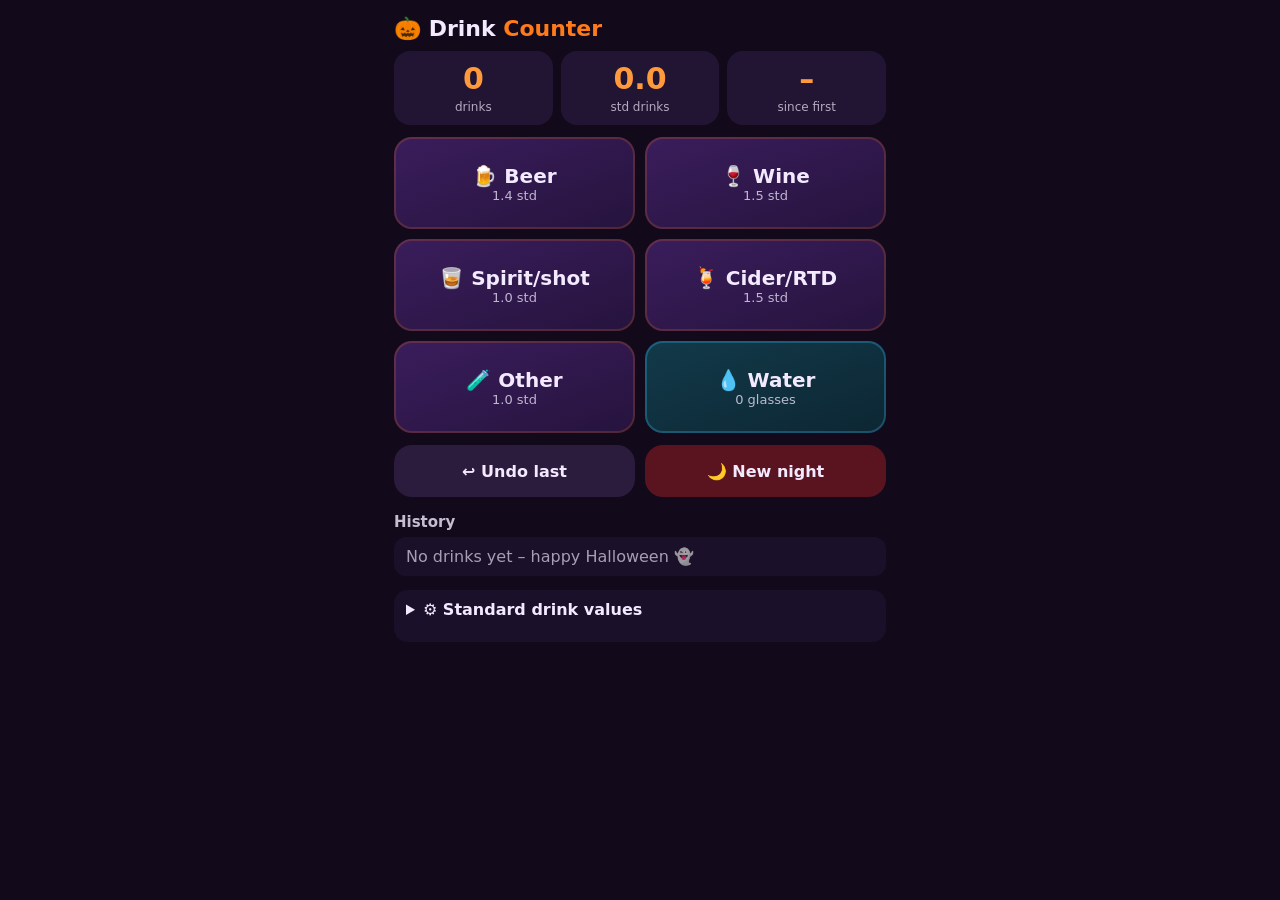
==== index.html @ 1e1a476f "Drink Counter" ====
<!doctype html><html lang="en"><head><meta charset="utf-8">
<meta name="viewport" content="width=device-width,initial-scale=1,maximum-scale=1,user-scalable=no,viewport-fit=cover">
<meta name="apple-mobile-web-app-capable" content="yes"><meta name="mobile-web-app-capable" content="yes">
<meta name="apple-mobile-web-app-status-bar-style" content="black-translucent"><meta name="apple-mobile-web-app-title" content="Drinks">
<meta name="theme-color" content="#120a1a"><link rel="manifest" href="manifest.json"><link rel="apple-touch-icon" href="apple-touch-icon.png">
<title>Drink Counter</title><style>
*{box-sizing:border-box;-webkit-tap-highlight-color:transparent}html,body{margin:0;background:#120a1a;color:#f3eaff;font:16px -apple-system,system-ui,sans-serif;touch-action:manipulation;-webkit-user-select:none;user-select:none}
main{padding:calc(env(safe-area-inset-top) + 12px) calc(env(safe-area-inset-right) + 14px) calc(env(safe-area-inset-bottom) + 20px) calc(env(safe-area-inset-left) + 14px);max-width:520px;margin:auto}
h1{margin:4px 0 10px;font-size:22px}h1 span{color:#ff7a1a}
.stats{display:grid;grid-template-columns:1fr 1fr 1fr;gap:8px;margin-bottom:12px}.st{background:#221433;border-radius:16px;padding:10px;text-align:center}.st b{display:block;font-size:30px;color:#ff9a3c}.st small{opacity:.7;font-size:12px}
.grid{display:grid;grid-template-columns:1fr 1fr;gap:10px}button{font:inherit;color:inherit;border:0;border-radius:18px;cursor:pointer}
.d{background:linear-gradient(160deg,#3a1d5c,#26133d);min-height:92px;font-size:20px;font-weight:700;display:flex;flex-direction:column;align-items:center;justify-content:center;box-shadow:inset 0 0 0 2px #ff7a1a33}.d:active{transform:scale(.96);background:#ff7a1a;color:#120a1a}.d em{font-style:normal;font-size:13px;opacity:.75;font-weight:500}.d.w{background:linear-gradient(160deg,#123a4a,#0d2633);box-shadow:inset 0 0 0 2px #3cc8ff44}
.row{display:flex;gap:10px;margin:12px 0}.row button{flex:1;min-height:52px;background:#2b1b3d;font-weight:600}.row .r{background:#5a1420}
h2{font-size:15px;opacity:.8;margin:16px 0 6px}ul{list-style:none;padding:0;margin:0}li{display:flex;justify-content:space-between;padding:10px 12px;background:#1b1029;border-radius:12px;margin-bottom:6px}li span{opacity:.65}
details{margin-top:14px;background:#1b1029;border-radius:14px;padding:10px 12px}summary{font-weight:600;min-height:32px}label{display:flex;justify-content:space-between;align-items:center;margin:8px 0}input{font-size:16px;width:80px;padding:8px;border-radius:10px;border:0;background:#2b1b3d;color:#fff;text-align:center}
</style></head><body><main>
<h1>🎃 Drink <span>Counter</span></h1>
<div class="stats"><div class="st"><b id="n">0</b><small>drinks</small></div><div class="st"><b id="sd">0.0</b><small>std drinks</small></div><div class="st"><b id="t">–</b><small>since first</small></div></div>
<div class="grid" id="g"></div>
<div class="row"><button id="undo">↩︎ Undo last</button><button class="r" id="reset">🌙 New night</button></div>
<h2>History</h2><ul id="h"></ul>
<details><summary>⚙️ Standard drink values</summary><div id="cfg"></div><small style="opacity:.6">Aus std drink = 10g alcohol. Guide only.</small></details>
</main><script>
const DEF={Beer:{i:'🍺',v:1.4},Wine:{i:'🍷',v:1.5},'Spirit/shot':{i:'🥃',v:1},'Cider/RTD':{i:'🍹',v:1.5},Other:{i:'🧪',v:1}};
let S=JSON.parse(localStorage.getItem('dc')||'null')||{vals:Object.fromEntries(Object.entries(DEF).map(([k,o])=>[k,o.v])),log:[]};
const save=()=>localStorage.setItem('dc',JSON.stringify(S)),$=id=>document.getElementById(id);
function add(k){S.log.push({k,v:k==='Water'?0:+S.vals[k],ts:Date.now()});navigator.vibrate&&navigator.vibrate(20);save();draw()}
function draw(){const d=S.log.filter(x=>x.k!=='Water'),w=S.log.length-d.length;
$('n').textContent=d.length;$('sd').textContent=d.reduce((a,x)=>a+x.v,0).toFixed(1);
if(d.length){const m=Math.floor((Date.now()-d[0].ts)/6e4);$('t').textContent=Math.floor(m/60)+'h '+(m%60)+'m'}else $('t').textContent='–';
$('g').innerHTML=Object.keys(DEF).map(k=>`<button class="d" onclick="add('${k}')">${DEF[k].i} ${k}<em>${(+S.vals[k]).toFixed(1)} std</em></button>`).join('')+`<button class="d w" onclick="add('Water')">💧 Water<em>${w} glass${w==1?'':'es'}</em></button>`;
$('h').innerHTML=S.log.slice().reverse().map(x=>`<li>${x.k==='Water'?'💧':DEF[x.k].i} ${x.k}${x.v?' · '+x.v.toFixed(1):''}<span>${new Date(x.ts).toLocaleTimeString([], {hour:'numeric',minute:'2-digit'})}</span></li>`).join('')||'<li><span>No drinks yet – happy Halloween 👻</span></li>'}
$('undo').onclick=()=>{S.log.pop();save();draw()};
$('reset').onclick=()=>{if(confirm('Start a new night? This clears the current session.')){S.log=[];save();draw()}};
$('cfg').innerHTML=Object.keys(DEF).map(k=>`<label>${DEF[k].i} ${k}<input type="number" step="0.1" min="0" inputmode="decimal" value="${S.vals[k]}" onchange="S.vals['${k}']=+this.value||0;save();draw()"></label>`).join('');
draw();setInterval(draw,30000);
if('serviceWorker'in navigator)navigator.serviceWorker.register('sw.js');
</script></body></html>
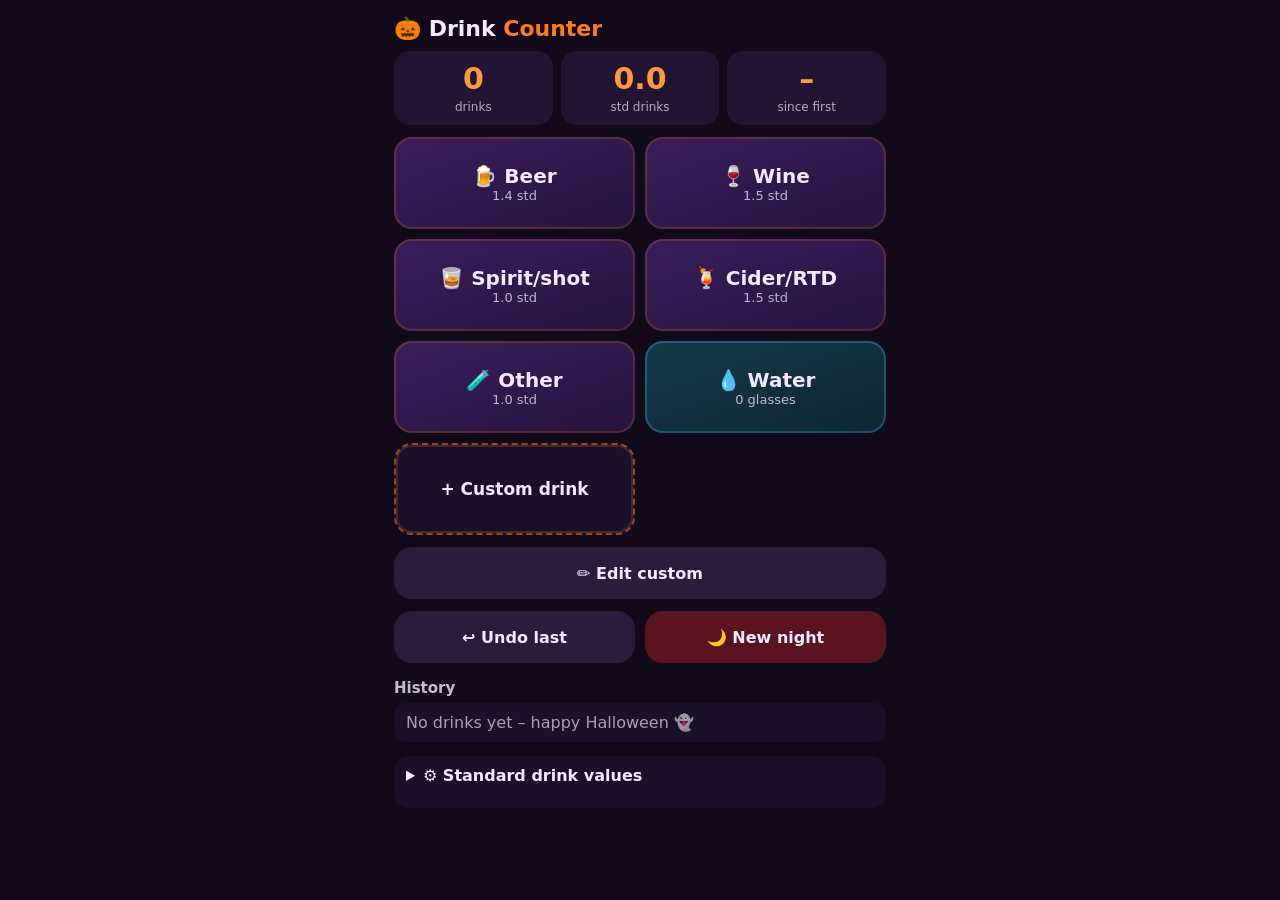
==== commit 57ee6c0b: "Add custom drinks (add/edit/delete, std drink calculator); cache v2" ====
--- a/index.html
+++ b/index.html
@@ -11,28 +11,54 @@
 .grid{display:grid;grid-template-columns:1fr 1fr;gap:10px}button{font:inherit;color:inherit;border:0;border-radius:18px;cursor:pointer}
 .d{background:linear-gradient(160deg,#3a1d5c,#26133d);min-height:92px;font-size:20px;font-weight:700;display:flex;flex-direction:column;align-items:center;justify-content:center;box-shadow:inset 0 0 0 2px #ff7a1a33}.d:active{transform:scale(.96);background:#ff7a1a;color:#120a1a}.d em{font-style:normal;font-size:13px;opacity:.75;font-weight:500}.d.w{background:linear-gradient(160deg,#123a4a,#0d2633);box-shadow:inset 0 0 0 2px #3cc8ff44}
 .row{display:flex;gap:10px;margin:12px 0}.row button{flex:1;min-height:52px;background:#2b1b3d;font-weight:600}.row .r{background:#5a1420}
+.d.c{background:linear-gradient(160deg,#4a2a12,#2e1a0d);box-shadow:inset 0 0 0 2px #ffb34766}.d.add{background:#1b1029;box-shadow:inset 0 0 0 2px dashed #ff7a1a;border:2px dashed #ff7a1a88;font-size:17px}.d.c em small{display:block;font-size:11px}
+.edit .d.c{animation:wb .3s infinite alternate}.edit .d.c::after{content:'✏️';position:absolute;top:6px;right:8px;font-size:14px}.d{position:relative}@keyframes wb{from{transform:rotate(-1deg)}to{transform:rotate(1deg)}}
+#ov{position:fixed;inset:0;background:#000a;display:none;align-items:flex-end;justify-content:center;z-index:9}#ov.on{display:flex}#fm{background:#1b1029;width:100%;max-width:520px;border-radius:22px 22px 0 0;padding:16px 16px calc(env(safe-area-inset-bottom) + 16px);max-height:92vh;overflow:auto}#fm h3{margin:0 0 6px}#fm input.w{width:60%;text-align:left}#fm .calc{background:#221433;border-radius:12px;padding:4px 10px;margin:8px 0}#fm .calc input{width:70px}#fm .row button.p{background:#ff7a1a;color:#120a1a}#fm .row button.dl{background:#5a1420}
 h2{font-size:15px;opacity:.8;margin:16px 0 6px}ul{list-style:none;padding:0;margin:0}li{display:flex;justify-content:space-between;padding:10px 12px;background:#1b1029;border-radius:12px;margin-bottom:6px}li span{opacity:.65}
 details{margin-top:14px;background:#1b1029;border-radius:14px;padding:10px 12px}summary{font-weight:600;min-height:32px}label{display:flex;justify-content:space-between;align-items:center;margin:8px 0}input{font-size:16px;width:80px;padding:8px;border-radius:10px;border:0;background:#2b1b3d;color:#fff;text-align:center}
 </style></head><body><main>
 <h1>🎃 Drink <span>Counter</span></h1>
 <div class="stats"><div class="st"><b id="n">0</b><small>drinks</small></div><div class="st"><b id="sd">0.0</b><small>std drinks</small></div><div class="st"><b id="t">–</b><small>since first</small></div></div>
 <div class="grid" id="g"></div>
-<div class="row"><button id="undo">↩︎ Undo last</button><button class="r" id="reset">🌙 New night</button></div>
+<div class="row"><button id="edm">✏️ Edit custom</button></div>
+<div class="row" style="margin-top:0"><button id="undo">↩︎ Undo last</button><button class="r" id="reset">🌙 New night</button></div>
 <h2>History</h2><ul id="h"></ul>
 <details><summary>⚙️ Standard drink values</summary><div id="cfg"></div><small style="opacity:.6">Aus std drink = 10g alcohol. Guide only.</small></details>
-</main><script>
+</main>
+<div id="ov"><form id="fm" onsubmit="return false"><h3 id="ft">New custom drink</h3>
+<label>Name<input class="w" id="fn" maxlength="24" placeholder="e.g. Espresso martini" required></label>
+<label>Emoji (optional)<input id="fi" maxlength="4" placeholder="🍸"></label>
+<label>Standard drinks<input type="number" id="fv" step="0.1" min="0" inputmode="decimal" placeholder="1.0"></label>
+<label>Size note (optional)<input class="w" id="fz" maxlength="30" placeholder="e.g. 375ml can"></label>
+<div class="calc"><label>🧮 Volume ml<input type="number" id="cm" inputmode="decimal" min="0"></label><label>ABV %<input type="number" id="ca" step="0.1" inputmode="decimal" min="0"></label><small style="opacity:.7" id="cr">litres × ABV% × 0.789 → fills std drinks</small></div>
+<div class="row"><button type="button" id="fx">Cancel</button><button type="button" class="dl" id="fd">🗑 Delete</button><button type="button" class="p" id="fs">Save</button></div></form></div>
+<script>
 const DEF={Beer:{i:'🍺',v:1.4},Wine:{i:'🍷',v:1.5},'Spirit/shot':{i:'🥃',v:1},'Cider/RTD':{i:'🍹',v:1.5},Other:{i:'🧪',v:1}};
 let S=JSON.parse(localStorage.getItem('dc')||'null')||{vals:Object.fromEntries(Object.entries(DEF).map(([k,o])=>[k,o.v])),log:[]};
+S.custom=S.custom||[];let ED=false,CUR=null;
 const save=()=>localStorage.setItem('dc',JSON.stringify(S)),$=id=>document.getElementById(id);
 function add(k){S.log.push({k,v:k==='Water'?0:+S.vals[k],ts:Date.now()});navigator.vibrate&&navigator.vibrate(20);save();draw()}
+function addC(id){const c=S.custom.find(x=>x.id==id);if(!c)return;S.log.push({k:c.n,i:c.i||'🍸',v:+c.v,ts:Date.now()});navigator.vibrate&&navigator.vibrate(20);save();draw()}
+function openF(id){CUR=id||null;const c=S.custom.find(x=>x.id==id)||{};$('ft').textContent=id?'Edit custom drink':'New custom drink';$('fn').value=c.n||'';$('fi').value=c.i||'';$('fv').value=id?c.v:'';$('fz').value=c.z||'';$('cm').value=$('ca').value='';$('fd').style.display=id?'':'none';$('ov').classList.add('on');setTimeout(()=>$('fn').focus(),50)}
+function closeF(){$('ov').classList.remove('on');CUR=null}
 function draw(){const d=S.log.filter(x=>x.k!=='Water'),w=S.log.length-d.length;
 $('n').textContent=d.length;$('sd').textContent=d.reduce((a,x)=>a+x.v,0).toFixed(1);
 if(d.length){const m=Math.floor((Date.now()-d[0].ts)/6e4);$('t').textContent=Math.floor(m/60)+'h '+(m%60)+'m'}else $('t').textContent='–';
-$('g').innerHTML=Object.keys(DEF).map(k=>`<button class="d" onclick="add('${k}')">${DEF[k].i} ${k}<em>${(+S.vals[k]).toFixed(1)} std</em></button>`).join('')+`<button class="d w" onclick="add('Water')">💧 Water<em>${w} glass${w==1?'':'es'}</em></button>`;
-$('h').innerHTML=S.log.slice().reverse().map(x=>`<li>${x.k==='Water'?'💧':DEF[x.k].i} ${x.k}${x.v?' · '+x.v.toFixed(1):''}<span>${new Date(x.ts).toLocaleTimeString([], {hour:'numeric',minute:'2-digit'})}</span></li>`).join('')||'<li><span>No drinks yet – happy Halloween 👻</span></li>'}
+const E=t=>String(t).replace(/[&<>"']/g,c=>'&#'+c.charCodeAt(0)+';');
+$('g').innerHTML=Object.keys(DEF).map(k=>`<button class="d" onclick="add('${k}')">${DEF[k].i} ${k}<em>${(+S.vals[k]).toFixed(1)} std</em></button>`).join('')+S.custom.map(c=>`<button class="d c" data-id="${c.id}">${E(c.i||'🍸')} ${E(c.n)}<em>${(+c.v).toFixed(1)} std${c.z?'<small>'+E(c.z)+'</small>':''}</em></button>`).join('')+`<button class="d w" onclick="add('Water')">💧 Water<em>${w} glass${w==1?'':'es'}</em></button><button class="d add" id="addc">+ Custom drink</button>`;
+$('addc').onclick=()=>openF();$('g').querySelectorAll('.d.c').forEach(b=>{let t,lp;const id=b.dataset.id;
+b.onpointerdown=()=>{lp=0;t=setTimeout(()=>{lp=1;navigator.vibrate&&navigator.vibrate(40);openF(id)},550)};b.onpointerup=b.onpointerleave=b.onpointercancel=()=>clearTimeout(t);
+b.oncontextmenu=e=>e.preventDefault();b.onclick=()=>{if(lp)return;ED?openF(id):addC(id)}});
+$('h').innerHTML=S.log.slice().reverse().map(x=>`<li>${x.k==='Water'?'💧':DEF[x.k]?DEF[x.k].i:E(x.i||'🍸')} ${E(x.k)}${x.v?' · '+x.v.toFixed(1):''}<span>${new Date(x.ts).toLocaleTimeString([], {hour:'numeric',minute:'2-digit'})}</span></li>`).join('')||'<li><span>No drinks yet – happy Halloween 👻</span></li>'}
 $('undo').onclick=()=>{S.log.pop();save();draw()};
 $('reset').onclick=()=>{if(confirm('Start a new night? This clears the current session.')){S.log=[];save();draw()}};
 $('cfg').innerHTML=Object.keys(DEF).map(k=>`<label>${DEF[k].i} ${k}<input type="number" step="0.1" min="0" inputmode="decimal" value="${S.vals[k]}" onchange="S.vals['${k}']=+this.value||0;save();draw()"></label>`).join('');
+$('edm').onclick=()=>{ED=!ED;$('g').classList.toggle('edit',ED);$('edm').textContent=ED?'✅ Done editing':'✏️ Edit custom'};
+const calc=()=>{const m=+$('cm').value,a=+$('ca').value;if(m&&a){const v=m*a*0.789/1000;$('fv').value=v.toFixed(1);$('cr').textContent=`= ${v.toFixed(2)} std drinks`}};$('cm').oninput=$('ca').oninput=calc;
+$('fx').onclick=closeF;$('ov').onclick=e=>{if(e.target.id==='ov')closeF()};
+$('fs').onclick=()=>{const n=$('fn').value.trim(),v=parseFloat($('fv').value);if(!n){$('fn').focus();return}if(!(v>=0)){alert('Enter a standard drinks value (or use the calculator).');return}
+const o={n,i:$('fi').value.trim(),v,z:$('fz').value.trim()};if(CUR)Object.assign(S.custom.find(x=>x.id==CUR),o);else S.custom.push({id:Date.now().toString(36),...o});save();closeF();draw()};
+$('fd').onclick=()=>{if(CUR&&confirm('Delete this custom drink? (History entries stay.)')){S.custom=S.custom.filter(x=>x.id!=CUR);save();closeF();draw()}};
 draw();setInterval(draw,30000);
 if('serviceWorker'in navigator)navigator.serviceWorker.register('sw.js');
 </script></body></html>
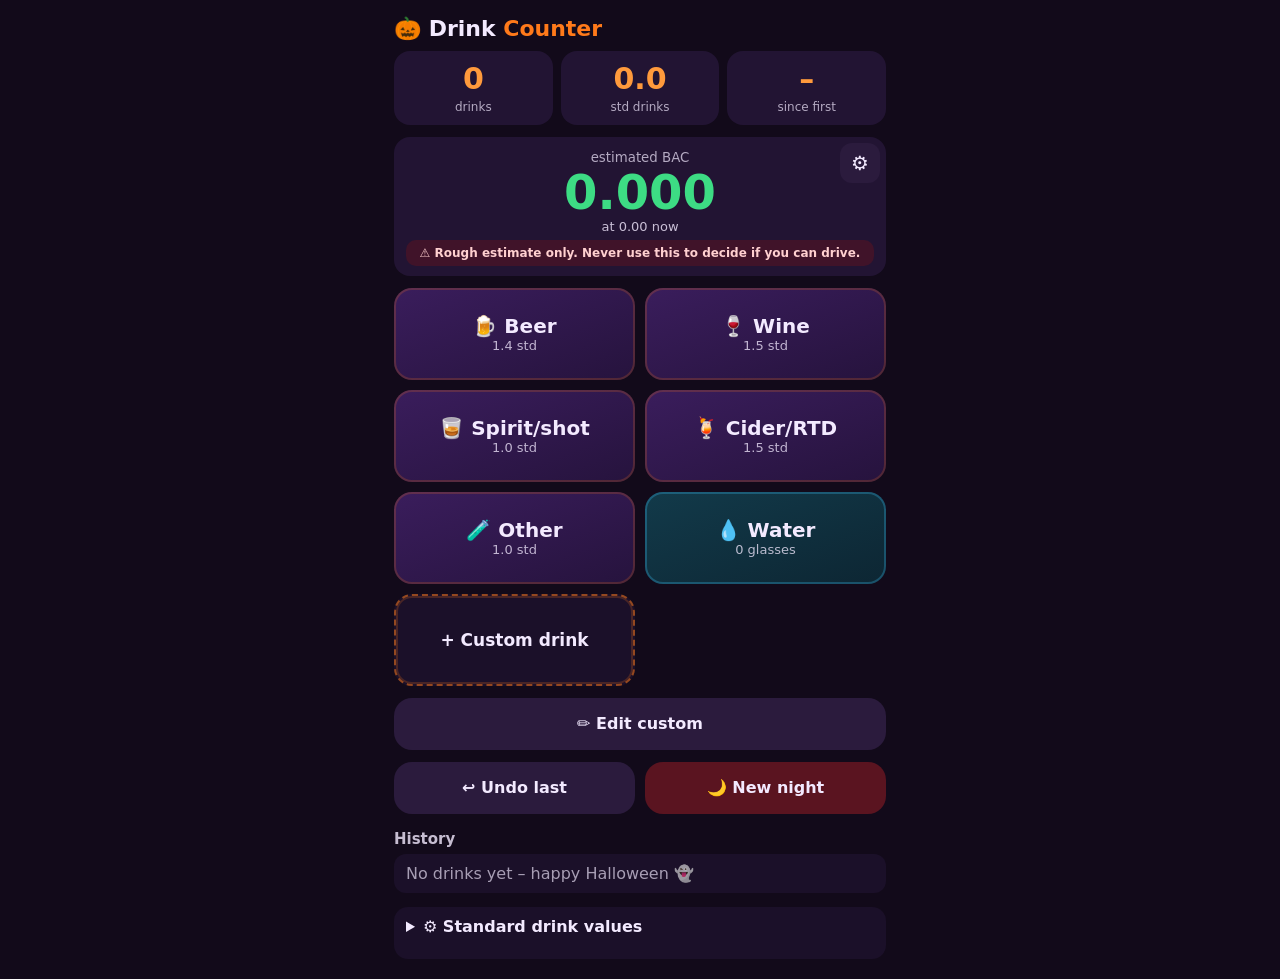
==== commit 58fffee7: "Add estimated BAC (Widmark) with settings; cache v3" ====
--- a/index.html
+++ b/index.html
@@ -16,9 +16,13 @@
 #ov{position:fixed;inset:0;background:#000a;display:none;align-items:flex-end;justify-content:center;z-index:9}#ov.on{display:flex}#fm{background:#1b1029;width:100%;max-width:520px;border-radius:22px 22px 0 0;padding:16px 16px calc(env(safe-area-inset-bottom) + 16px);max-height:92vh;overflow:auto}#fm h3{margin:0 0 6px}#fm input.w{width:60%;text-align:left}#fm .calc{background:#221433;border-radius:12px;padding:4px 10px;margin:8px 0}#fm .calc input{width:70px}#fm .row button.p{background:#ff7a1a;color:#120a1a}#fm .row button.dl{background:#5a1420}
 h2{font-size:15px;opacity:.8;margin:16px 0 6px}ul{list-style:none;padding:0;margin:0}li{display:flex;justify-content:space-between;padding:10px 12px;background:#1b1029;border-radius:12px;margin-bottom:6px}li span{opacity:.65}
 details{margin-top:14px;background:#1b1029;border-radius:14px;padding:10px 12px}summary{font-weight:600;min-height:32px}label{display:flex;justify-content:space-between;align-items:center;margin:8px 0}input{font-size:16px;width:80px;padding:8px;border-radius:10px;border:0;background:#2b1b3d;color:#fff;text-align:center}
+#bac{background:#221433;border-radius:16px;padding:10px 12px;margin-bottom:12px;text-align:center;position:relative}#bv{font-size:48px;font-weight:800;line-height:1.1}#bac.g #bv{color:#3ddc84}#bac.a #bv{color:#ffb020}#bac.rd #bv{color:#ff4d5e}#bz{font-size:13px;opacity:.8}.disc{margin-top:6px;font-size:12px;font-weight:700;color:#ffd0d0;background:#5a142088;border-radius:10px;padding:6px}#gear{position:absolute;top:6px;right:6px;background:#2b1b3d;width:40px;height:40px;border-radius:12px;font-size:20px}#bset{display:none;text-align:left;margin-top:8px}#bset.on{display:block}#bset select{font-size:16px;padding:8px;border-radius:10px;border:0;background:#2b1b3d;color:#fff}
 </style></head><body><main>
 <h1>🎃 Drink <span>Counter</span></h1>
 <div class="stats"><div class="st"><b id="n">0</b><small>drinks</small></div><div class="st"><b id="sd">0.0</b><small>std drinks</small></div><div class="st"><b id="t">–</b><small>since first</small></div></div>
+<div id="bac" class="g"><button id="gear" aria-label="BAC settings">⚙️</button><small style="opacity:.7">estimated BAC</small><div id="bv">0.000</div><div id="bz">–</div>
+<div id="bset"><label>Body weight (kg)<input type="number" id="bw" step="0.5" min="20" inputmode="decimal"></label><label>Sex / body type<select id="bs"><option value="m">Male</option><option value="f">Female</option></select></label><label>Widmark r (male)<input type="number" id="brm" step="0.01" min="0.3" max="1" inputmode="decimal"></label><label>Widmark r (female)<input type="number" id="brf" step="0.01" min="0.3" max="1" inputmode="decimal"></label></div>
+<div class="disc">⚠️ Rough estimate only. Never use this to decide if you can drive.</div></div>
 <div class="grid" id="g"></div>
 <div class="row"><button id="edm">✏️ Edit custom</button></div>
 <div class="row" style="margin-top:0"><button id="undo">↩︎ Undo last</button><button class="r" id="reset">🌙 New night</button></div>
@@ -35,13 +39,19 @@
 <script>
 const DEF={Beer:{i:'🍺',v:1.4},Wine:{i:'🍷',v:1.5},'Spirit/shot':{i:'🥃',v:1},'Cider/RTD':{i:'🍹',v:1.5},Other:{i:'🧪',v:1}};
 let S=JSON.parse(localStorage.getItem('dc')||'null')||{vals:Object.fromEntries(Object.entries(DEF).map(([k,o])=>[k,o.v])),log:[]};
-S.custom=S.custom||[];let ED=false,CUR=null;
+S.custom=S.custom||[];S.bac=Object.assign({w:52.5,sex:'m',rm:0.68,rf:0.55},S.bac||{});let ED=false,CUR=null;
 const save=()=>localStorage.setItem('dc',JSON.stringify(S)),$=id=>document.getElementById(id);
 function add(k){S.log.push({k,v:k==='Water'?0:+S.vals[k],ts:Date.now()});navigator.vibrate&&navigator.vibrate(20);save();draw()}
 function addC(id){const c=S.custom.find(x=>x.id==id);if(!c)return;S.log.push({k:c.n,i:c.i||'🍸',v:+c.v,ts:Date.now()});navigator.vibrate&&navigator.vibrate(20);save();draw()}
 function openF(id){CUR=id||null;const c=S.custom.find(x=>x.id==id)||{};$('ft').textContent=id?'Edit custom drink':'New custom drink';$('fn').value=c.n||'';$('fi').value=c.i||'';$('fv').value=id?c.v:'';$('fz').value=c.z||'';$('cm').value=$('ca').value='';$('fd').style.display=id?'':'none';$('ov').classList.add('on');setTimeout(()=>$('fn').focus(),50)}
 function closeF(){$('ov').classList.remove('on');CUR=null}
-function draw(){const d=S.log.filter(x=>x.k!=='Water'),w=S.log.length-d.length;
+function bacAt(T){const B=S.bac,r=B.sex==='f'?+B.rf:+B.rm,W=+B.w*1000,D=S.log.filter(x=>x.k!=='Water'&&x.v>0);if(!D.length||!(W>0&&r>0))return 0;
+const ab=t=>D.reduce((a,x)=>a+x.v*10*Math.min(1,Math.max(0,(t-x.ts)/18e5)),0)/(W*r)*100;let b=0,t=D[0].ts,p=0;const st=6e4;
+while(t<T){const n=Math.min(T,t+st),q=ab(n);b=Math.max(0,b+(q-p)-0.015*(n-t)/36e5);p=q;t=n}return b}
+function drawBac(){const now=Date.now(),b=bacAt(now);$('bv').textContent=b.toFixed(3);$('bac').className=b>=0.05?'rd':b>=0.02?'a':'g';
+const lastAbs=Math.max(0,...S.log.map(x=>x.ts+18e5));let z=null;if(b>0||lastAbs>now){let t=Math.max(now,lastAbs),bb=bacAt(t);t+=bb/0.015*36e5;z=t}
+$('bz').textContent=z?'estimated back to 0.00 at '+new Date(z).toLocaleTimeString([],{hour:'2-digit',minute:'2-digit'}):'at 0.00 now'}
+function draw(){drawBac();const d=S.log.filter(x=>x.k!=='Water'),w=S.log.length-d.length;
 $('n').textContent=d.length;$('sd').textContent=d.reduce((a,x)=>a+x.v,0).toFixed(1);
 if(d.length){const m=Math.floor((Date.now()-d[0].ts)/6e4);$('t').textContent=Math.floor(m/60)+'h '+(m%60)+'m'}else $('t').textContent='–';
 const E=t=>String(t).replace(/[&<>"']/g,c=>'&#'+c.charCodeAt(0)+';');
@@ -59,6 +69,8 @@
 $('fs').onclick=()=>{const n=$('fn').value.trim(),v=parseFloat($('fv').value);if(!n){$('fn').focus();return}if(!(v>=0)){alert('Enter a standard drinks value (or use the calculator).');return}
 const o={n,i:$('fi').value.trim(),v,z:$('fz').value.trim()};if(CUR)Object.assign(S.custom.find(x=>x.id==CUR),o);else S.custom.push({id:Date.now().toString(36),...o});save();closeF();draw()};
 $('fd').onclick=()=>{if(CUR&&confirm('Delete this custom drink? (History entries stay.)')){S.custom=S.custom.filter(x=>x.id!=CUR);save();closeF();draw()}};
+$('gear').onclick=()=>$('bset').classList.toggle('on');
+[['bw','w'],['bs','sex'],['brm','rm'],['brf','rf']].forEach(([id,k])=>{$(id).value=S.bac[k];$(id).onchange=()=>{S.bac[k]=k==='sex'?$(id).value:(+$(id).value||S.bac[k]);$(id).value=S.bac[k];save();draw()}});
 draw();setInterval(draw,30000);
 if('serviceWorker'in navigator)navigator.serviceWorker.register('sw.js');
 </script></body></html>
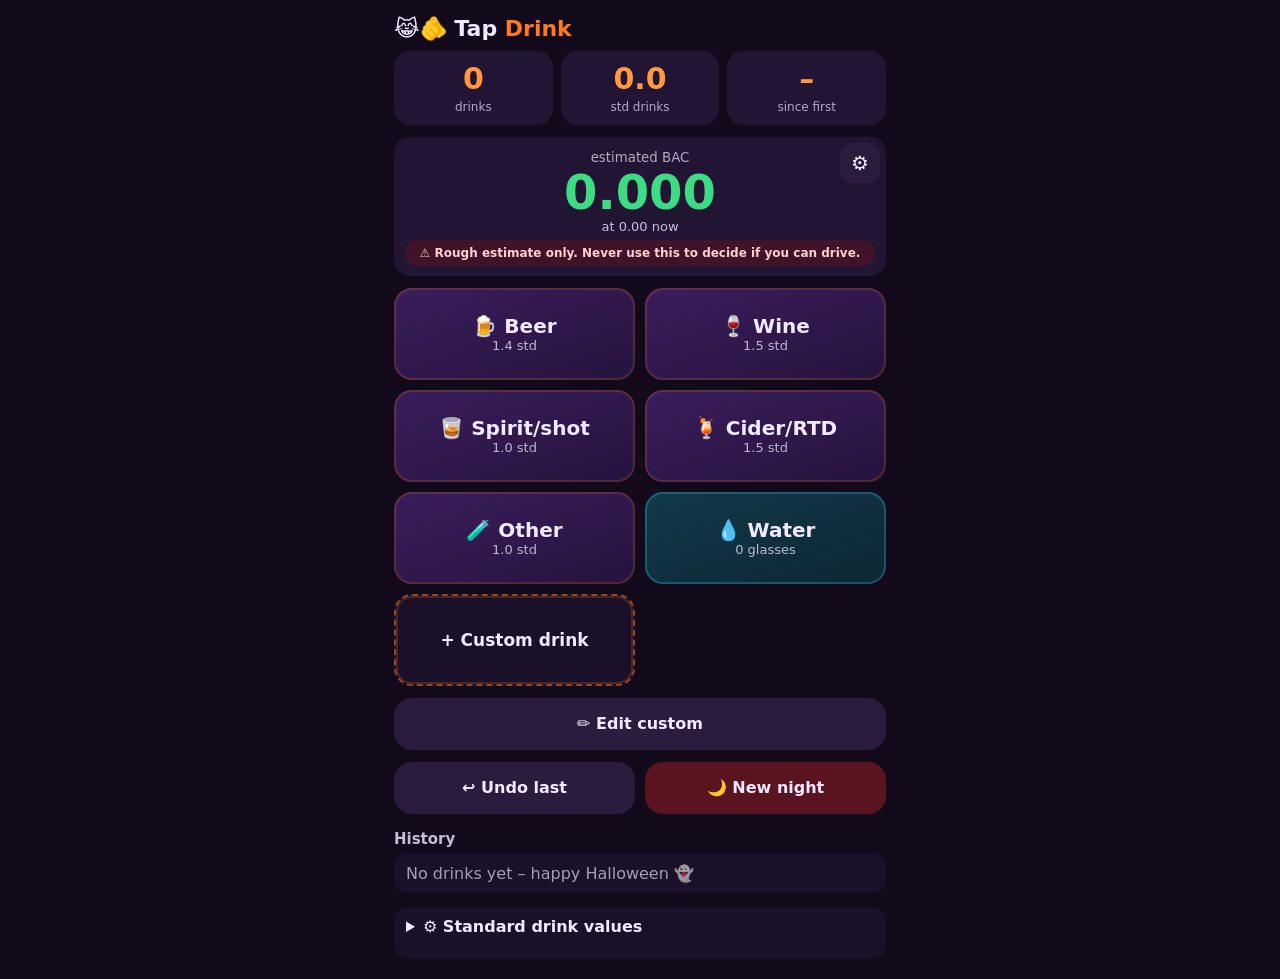
==== commit 51e84b33: "Rename to Tap Drink" ====
--- a/index.html
+++ b/index.html
@@ -1,9 +1,9 @@
 <!doctype html><html lang="en"><head><meta charset="utf-8">
 <meta name="viewport" content="width=device-width,initial-scale=1,maximum-scale=1,user-scalable=no,viewport-fit=cover">
 <meta name="apple-mobile-web-app-capable" content="yes"><meta name="mobile-web-app-capable" content="yes">
-<meta name="apple-mobile-web-app-status-bar-style" content="black-translucent"><meta name="apple-mobile-web-app-title" content="Drinks">
+<meta name="apple-mobile-web-app-status-bar-style" content="black-translucent"><meta name="apple-mobile-web-app-title" content="Tap Drink 😹🫵">
 <meta name="theme-color" content="#120a1a"><link rel="manifest" href="manifest.json"><link rel="apple-touch-icon" href="apple-touch-icon.png">
-<title>Drink Counter</title><style>
+<title>Tap Drink 😹🫵</title><style>
 *{box-sizing:border-box;-webkit-tap-highlight-color:transparent}html,body{margin:0;background:#120a1a;color:#f3eaff;font:16px -apple-system,system-ui,sans-serif;touch-action:manipulation;-webkit-user-select:none;user-select:none}
 main{padding:calc(env(safe-area-inset-top) + 12px) calc(env(safe-area-inset-right) + 14px) calc(env(safe-area-inset-bottom) + 20px) calc(env(safe-area-inset-left) + 14px);max-width:520px;margin:auto}
 h1{margin:4px 0 10px;font-size:22px}h1 span{color:#ff7a1a}
@@ -18,7 +18,7 @@
 details{margin-top:14px;background:#1b1029;border-radius:14px;padding:10px 12px}summary{font-weight:600;min-height:32px}label{display:flex;justify-content:space-between;align-items:center;margin:8px 0}input{font-size:16px;width:80px;padding:8px;border-radius:10px;border:0;background:#2b1b3d;color:#fff;text-align:center}
 #bac{background:#221433;border-radius:16px;padding:10px 12px;margin-bottom:12px;text-align:center;position:relative}#bv{font-size:48px;font-weight:800;line-height:1.1}#bac.g #bv{color:#3ddc84}#bac.a #bv{color:#ffb020}#bac.rd #bv{color:#ff4d5e}#bz{font-size:13px;opacity:.8}.disc{margin-top:6px;font-size:12px;font-weight:700;color:#ffd0d0;background:#5a142088;border-radius:10px;padding:6px}#gear{position:absolute;top:6px;right:6px;background:#2b1b3d;width:40px;height:40px;border-radius:12px;font-size:20px}#bset{display:none;text-align:left;margin-top:8px}#bset.on{display:block}#bset select{font-size:16px;padding:8px;border-radius:10px;border:0;background:#2b1b3d;color:#fff}
 </style></head><body><main>
-<h1>🎃 Drink <span>Counter</span></h1>
+<h1>😹🫵 Tap <span>Drink</span></h1>
 <div class="stats"><div class="st"><b id="n">0</b><small>drinks</small></div><div class="st"><b id="sd">0.0</b><small>std drinks</small></div><div class="st"><b id="t">–</b><small>since first</small></div></div>
 <div id="bac" class="g"><button id="gear" aria-label="BAC settings">⚙️</button><small style="opacity:.7">estimated BAC</small><div id="bv">0.000</div><div id="bz">–</div>
 <div id="bset"><label>Body weight (kg)<input type="number" id="bw" step="0.5" min="20" inputmode="decimal"></label><label>Sex / body type<select id="bs"><option value="m">Male</option><option value="f">Female</option></select></label><label>Widmark r (male)<input type="number" id="brm" step="0.01" min="0.3" max="1" inputmode="decimal"></label><label>Widmark r (female)<input type="number" id="brf" step="0.01" min="0.3" max="1" inputmode="decimal"></label></div>
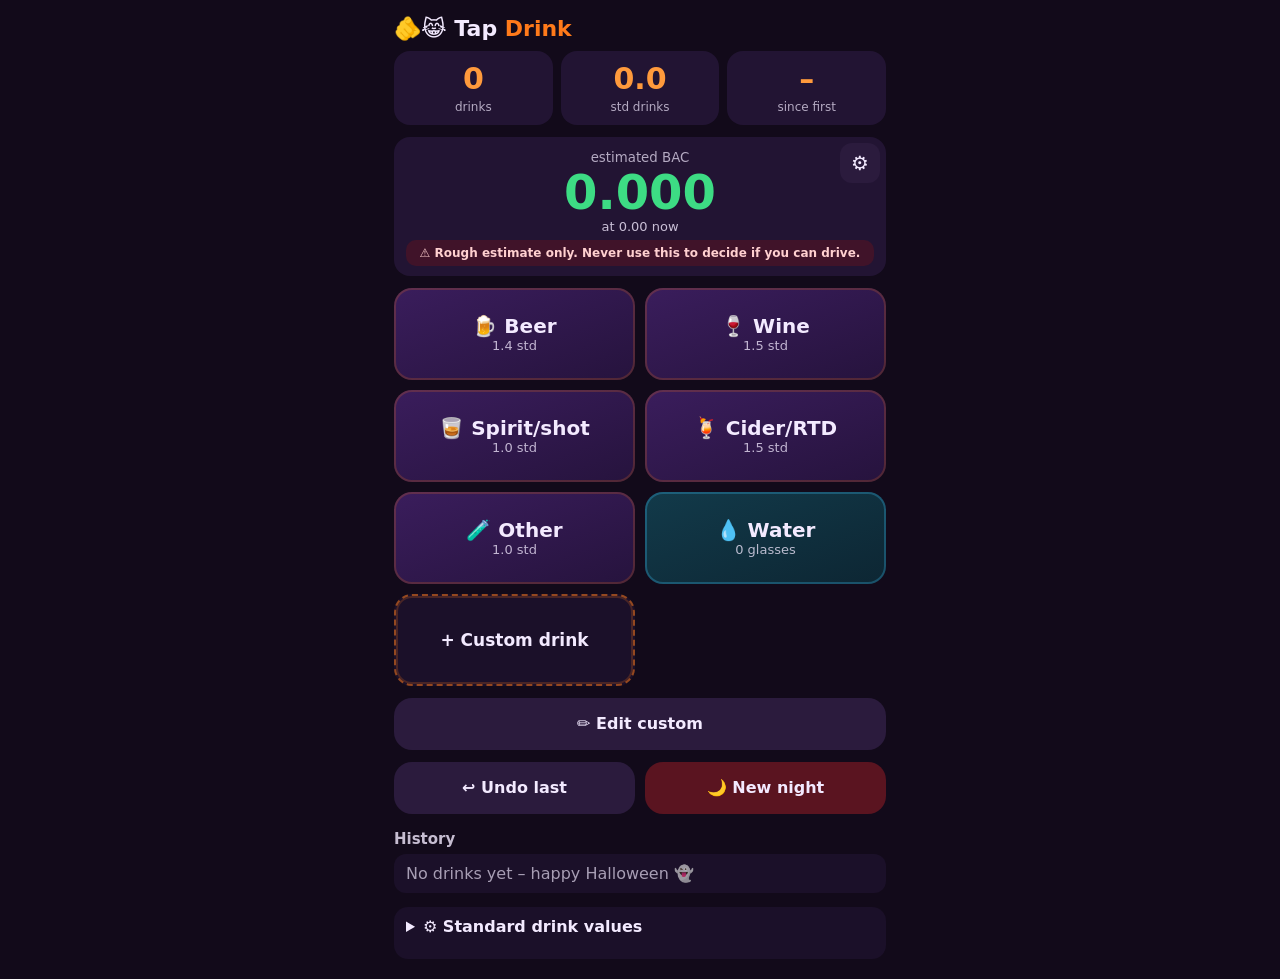
==== commit b0f41f60: "Swap emoji" ====
--- a/index.html
+++ b/index.html
@@ -1,9 +1,9 @@
 <!doctype html><html lang="en"><head><meta charset="utf-8">
 <meta name="viewport" content="width=device-width,initial-scale=1,maximum-scale=1,user-scalable=no,viewport-fit=cover">
 <meta name="apple-mobile-web-app-capable" content="yes"><meta name="mobile-web-app-capable" content="yes">
-<meta name="apple-mobile-web-app-status-bar-style" content="black-translucent"><meta name="apple-mobile-web-app-title" content="Tap Drink 😹🫵">
+<meta name="apple-mobile-web-app-status-bar-style" content="black-translucent"><meta name="apple-mobile-web-app-title" content="Tap Drink 🫵😹">
 <meta name="theme-color" content="#120a1a"><link rel="manifest" href="manifest.json"><link rel="apple-touch-icon" href="apple-touch-icon.png">
-<title>Tap Drink 😹🫵</title><style>
+<title>Tap Drink 🫵😹</title><style>
 *{box-sizing:border-box;-webkit-tap-highlight-color:transparent}html,body{margin:0;background:#120a1a;color:#f3eaff;font:16px -apple-system,system-ui,sans-serif;touch-action:manipulation;-webkit-user-select:none;user-select:none}
 main{padding:calc(env(safe-area-inset-top) + 12px) calc(env(safe-area-inset-right) + 14px) calc(env(safe-area-inset-bottom) + 20px) calc(env(safe-area-inset-left) + 14px);max-width:520px;margin:auto}
 h1{margin:4px 0 10px;font-size:22px}h1 span{color:#ff7a1a}
@@ -18,7 +18,7 @@
 details{margin-top:14px;background:#1b1029;border-radius:14px;padding:10px 12px}summary{font-weight:600;min-height:32px}label{display:flex;justify-content:space-between;align-items:center;margin:8px 0}input{font-size:16px;width:80px;padding:8px;border-radius:10px;border:0;background:#2b1b3d;color:#fff;text-align:center}
 #bac{background:#221433;border-radius:16px;padding:10px 12px;margin-bottom:12px;text-align:center;position:relative}#bv{font-size:48px;font-weight:800;line-height:1.1}#bac.g #bv{color:#3ddc84}#bac.a #bv{color:#ffb020}#bac.rd #bv{color:#ff4d5e}#bz{font-size:13px;opacity:.8}.disc{margin-top:6px;font-size:12px;font-weight:700;color:#ffd0d0;background:#5a142088;border-radius:10px;padding:6px}#gear{position:absolute;top:6px;right:6px;background:#2b1b3d;width:40px;height:40px;border-radius:12px;font-size:20px}#bset{display:none;text-align:left;margin-top:8px}#bset.on{display:block}#bset select{font-size:16px;padding:8px;border-radius:10px;border:0;background:#2b1b3d;color:#fff}
 </style></head><body><main>
-<h1>😹🫵 Tap <span>Drink</span></h1>
+<h1>🫵😹 Tap <span>Drink</span></h1>
 <div class="stats"><div class="st"><b id="n">0</b><small>drinks</small></div><div class="st"><b id="sd">0.0</b><small>std drinks</small></div><div class="st"><b id="t">–</b><small>since first</small></div></div>
 <div id="bac" class="g"><button id="gear" aria-label="BAC settings">⚙️</button><small style="opacity:.7">estimated BAC</small><div id="bv">0.000</div><div id="bz">–</div>
 <div id="bset"><label>Body weight (kg)<input type="number" id="bw" step="0.5" min="20" inputmode="decimal"></label><label>Sex / body type<select id="bs"><option value="m">Male</option><option value="f">Female</option></select></label><label>Widmark r (male)<input type="number" id="brm" step="0.01" min="0.3" max="1" inputmode="decimal"></label><label>Widmark r (female)<input type="number" id="brf" step="0.01" min="0.3" max="1" inputmode="decimal"></label></div>
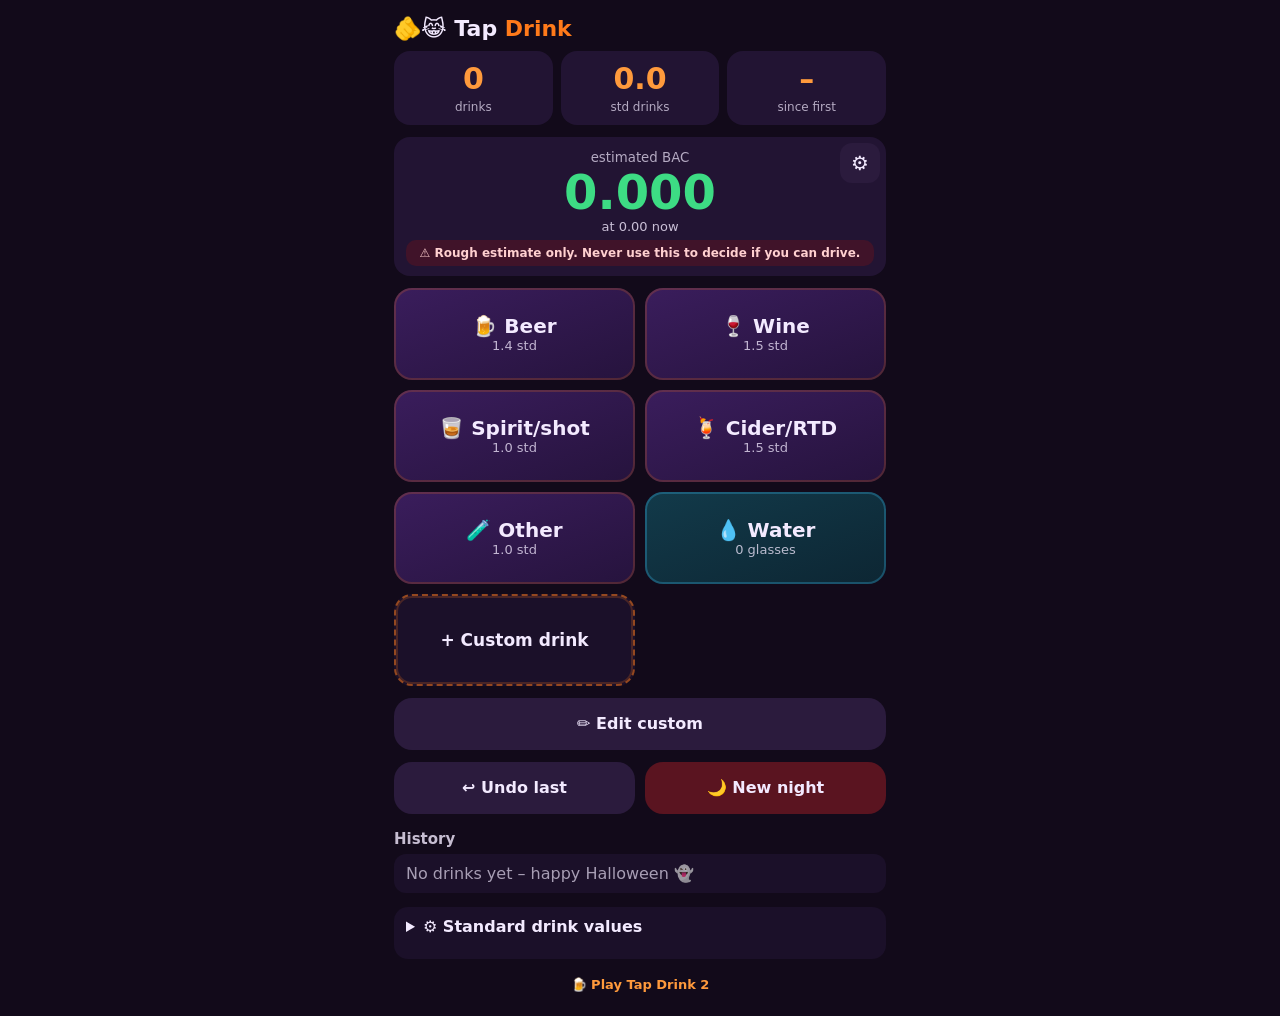
==== commit a9c429d0: "Add Tap Drink 2 as a standalone schooner clicker. Keep the idle game in /tapdrink2/ with its own man" ====
--- a/index.html
+++ b/index.html
@@ -2,7 +2,7 @@
 <meta name="viewport" content="width=device-width,initial-scale=1,maximum-scale=1,user-scalable=no,viewport-fit=cover">
 <meta name="apple-mobile-web-app-capable" content="yes"><meta name="mobile-web-app-capable" content="yes">
 <meta name="apple-mobile-web-app-status-bar-style" content="black-translucent"><meta name="apple-mobile-web-app-title" content="Tap Drink 🫵😹">
-<meta name="theme-color" content="#120a1a"><link rel="manifest" href="manifest.json"><link rel="apple-touch-icon" href="apple-touch-icon.png">
+<meta name="theme-color" content="#120a1a"><link rel="manifest" href="manifest.json"><link rel="icon" href="favicon.ico" sizes="any"><link rel="apple-touch-icon" href="apple-touch-icon.png">
 <title>Tap Drink 🫵😹</title><style>
 *{box-sizing:border-box;-webkit-tap-highlight-color:transparent}html,body{margin:0;background:#120a1a;color:#f3eaff;font:16px -apple-system,system-ui,sans-serif;touch-action:manipulation;-webkit-user-select:none;user-select:none}
 main{padding:calc(env(safe-area-inset-top) + 12px) calc(env(safe-area-inset-right) + 14px) calc(env(safe-area-inset-bottom) + 20px) calc(env(safe-area-inset-left) + 14px);max-width:520px;margin:auto}
@@ -17,6 +17,7 @@
 h2{font-size:15px;opacity:.8;margin:16px 0 6px}ul{list-style:none;padding:0;margin:0}li{display:flex;justify-content:space-between;padding:10px 12px;background:#1b1029;border-radius:12px;margin-bottom:6px}li span{opacity:.65}
 details{margin-top:14px;background:#1b1029;border-radius:14px;padding:10px 12px}summary{font-weight:600;min-height:32px}label{display:flex;justify-content:space-between;align-items:center;margin:8px 0}input{font-size:16px;width:80px;padding:8px;border-radius:10px;border:0;background:#2b1b3d;color:#fff;text-align:center}
 #bac{background:#221433;border-radius:16px;padding:10px 12px;margin-bottom:12px;text-align:center;position:relative}#bv{font-size:48px;font-weight:800;line-height:1.1}#bac.g #bv{color:#3ddc84}#bac.a #bv{color:#ffb020}#bac.rd #bv{color:#ff4d5e}#bz{font-size:13px;opacity:.8}.disc{margin-top:6px;font-size:12px;font-weight:700;color:#ffd0d0;background:#5a142088;border-radius:10px;padding:6px}#gear{position:absolute;top:6px;right:6px;background:#2b1b3d;width:40px;height:40px;border-radius:12px;font-size:20px}#bset{display:none;text-align:left;margin-top:8px}#bset.on{display:block}#bset select{font-size:16px;padding:8px;border-radius:10px;border:0;background:#2b1b3d;color:#fff}
+.td2{text-align:center;margin:18px 0 4px;font-size:13px}.td2 a{color:#ff9a3c;font-weight:700;text-decoration:none}
 </style></head><body><main>
 <h1>🫵😹 Tap <span>Drink</span></h1>
 <div class="stats"><div class="st"><b id="n">0</b><small>drinks</small></div><div class="st"><b id="sd">0.0</b><small>std drinks</small></div><div class="st"><b id="t">–</b><small>since first</small></div></div>
@@ -28,6 +29,7 @@
 <div class="row" style="margin-top:0"><button id="undo">↩︎ Undo last</button><button class="r" id="reset">🌙 New night</button></div>
 <h2>History</h2><ul id="h"></ul>
 <details><summary>⚙️ Standard drink values</summary><div id="cfg"></div><small style="opacity:.6">Aus std drink = 10g alcohol. Guide only.</small></details>
+<p class="td2"><a href="tapdrink2/">🍺 Play Tap Drink 2</a></p>
 </main>
 <div id="ov"><form id="fm" onsubmit="return false"><h3 id="ft">New custom drink</h3>
 <label>Name<input class="w" id="fn" maxlength="24" placeholder="e.g. Espresso martini" required></label>
@@ -50,7 +52,7 @@
 while(t<T){const n=Math.min(T,t+st),q=ab(n);b=Math.max(0,b+(q-p)-0.015*(n-t)/36e5);p=q;t=n}return b}
 function drawBac(){const now=Date.now(),b=bacAt(now);$('bv').textContent=b.toFixed(3);$('bac').className=b>=0.05?'rd':b>=0.02?'a':'g';
 const lastAbs=Math.max(0,...S.log.map(x=>x.ts+18e5));let z=null;if(b>0||lastAbs>now){let t=Math.max(now,lastAbs),bb=bacAt(t);t+=bb/0.015*36e5;z=t}
-$('bz').textContent=z?'estimated back to 0.00 at '+new Date(z).toLocaleTimeString([],{hour:'2-digit',minute:'2-digit'}):'at 0.00 now'}
+let label='at 0.00 now';if(z){const d=new Date(z),time=d.toLocaleTimeString([],{hour:'numeric',minute:'2-digit'}),date=new Intl.DateTimeFormat('en-AU',{weekday:'short',day:'numeric',month:'short'}).formatToParts(d).filter(p=>p.type!=='literal').map(p=>p.value).join(' ');label='estimated back to 0.00 at '+time+', '+date}$('bz').textContent=label}
 function draw(){drawBac();const d=S.log.filter(x=>x.k!=='Water'),w=S.log.length-d.length;
 $('n').textContent=d.length;$('sd').textContent=d.reduce((a,x)=>a+x.v,0).toFixed(1);
 if(d.length){const m=Math.floor((Date.now()-d[0].ts)/6e4);$('t').textContent=Math.floor(m/60)+'h '+(m%60)+'m'}else $('t').textContent='–';
